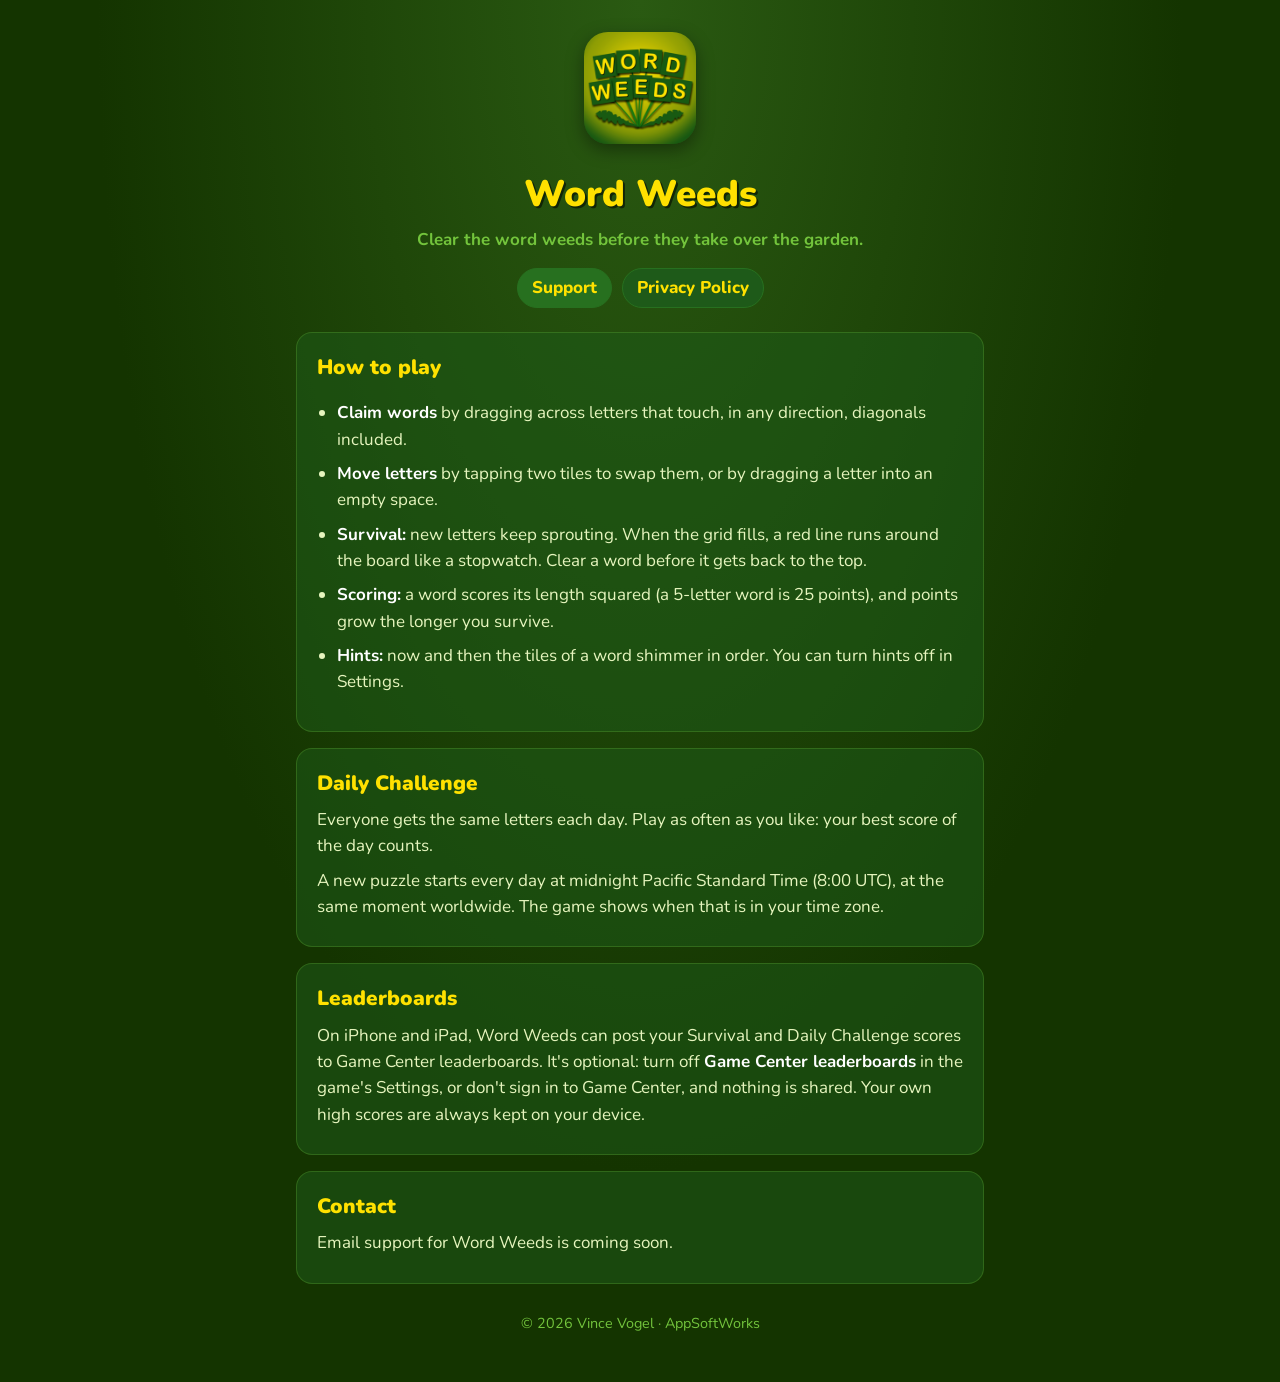
==== index.html @ aea11042 "Word Weeds support page and privacy policy Co-Authored-By: Claude Opus 5.5 <noreply@anthropic.com>" ====
<!doctype html>
<html lang="en">
<head>
<meta charset="utf-8">
<meta name="viewport" content="width=device-width, initial-scale=1">
<title>Word Weeds Support</title>
<meta name="description" content="Help and contact for Word Weeds, the word game where you clear word weeds before they take over the garden.">
<link rel="icon" href="icon.png">
<link rel="preconnect" href="https://fonts.googleapis.com">
<link rel="stylesheet" href="https://fonts.googleapis.com/css2?family=Nunito:wght@400;700;800;900&display=swap">
<link rel="stylesheet" href="style.css">
</head>
<body>
<main>
  <header>
    <img src="icon.png" alt="Word Weeds icon">
    <h1>Word Weeds</h1>
    <p class="tagline">Clear the word weeds before they take over the garden.</p>
    <nav>
      <a href="./" aria-current="page">Support</a>
      <a href="privacy/">Privacy Policy</a>
    </nav>
  </header>

  <section>
    <h2>How to play</h2>
    <ul>
      <li><strong>Claim words</strong> by dragging across letters that touch, in any direction, diagonals included.</li>
      <li><strong>Move letters</strong> by tapping two tiles to swap them, or by dragging a letter into an empty space.</li>
      <li><strong>Survival:</strong> new letters keep sprouting. When the grid fills, a red line runs around the board like a stopwatch. Clear a word before it gets back to the top.</li>
      <li><strong>Scoring:</strong> a word scores its length squared (a 5-letter word is 25 points), and points grow the longer you survive.</li>
      <li><strong>Hints:</strong> now and then the tiles of a word shimmer in order. You can turn hints off in Settings.</li>
    </ul>
  </section>

  <section>
    <h2>Daily Challenge</h2>
    <p>Everyone gets the same letters each day. Play as often as you like: your best score of the day counts.</p>
    <p>A new puzzle starts every day at midnight Pacific Standard Time (8:00 UTC), at the same moment worldwide. The game shows when that is in your time zone.</p>
  </section>

  <section>
    <h2>Leaderboards</h2>
    <p>On iPhone and iPad, Word Weeds can post your Survival and Daily Challenge scores to Game Center leaderboards. It's optional: turn off <strong>Game Center leaderboards</strong> in the game's Settings, or don't sign in to Game Center, and nothing is shared. Your own high scores are always kept on your device.</p>
  </section>

  <section>
    <h2>Contact</h2>
    <p id="contact">Email support for Word Weeds is coming soon.</p>
  </section>

  <footer>© 2026 Vince Vogel · AppSoftWorks</footer>
</main>
</body>
</html>
---- style.css ----
:root {
  --screen: #143400;
  --panel: #1e5a19;
  --panel-edge: #27701f;
  --yellow: #ffe100;
  --text: #e6f5be;
  --leaf: #73c43c;
}
* { box-sizing: border-box; }
html { background: var(--screen); }
body {
  margin: 0;
  background: radial-gradient(ellipse at top, #2a5a12 0%, var(--screen) 60%);
  color: var(--text);
  font: 17px/1.55 "Nunito", system-ui, -apple-system, "Segoe UI", sans-serif;
  min-height: 100vh;
}
main { max-width: 720px; margin: 0 auto; padding: 32px 16px 48px; }
header { text-align: center; margin-bottom: 24px; }
header img { width: 112px; height: 112px; border-radius: 24px; box-shadow: 0 6px 18px rgb(0 0 0 / 0.4); }
h1 {
  color: var(--yellow);
  font-weight: 900;
  font-size: 2.3rem;
  margin: 14px 0 4px;
  text-shadow: 2px 2px 0 rgb(0 0 0 / 0.55);
}
.tagline { margin: 0; color: var(--leaf); font-weight: 700; }
nav { margin-top: 14px; display: flex; gap: 10px; justify-content: center; flex-wrap: wrap; }
nav a {
  color: var(--yellow);
  font-weight: 800;
  text-decoration: none;
  padding: 6px 14px;
  border-radius: 999px;
  background: var(--panel);
  border: 1px solid var(--panel-edge);
}
nav a[aria-current="page"] { background: var(--panel-edge); }
section {
  background: rgb(30 90 25 / 0.55);
  border: 1px solid rgb(115 196 60 / 0.25);
  border-radius: 16px;
  padding: 18px 20px;
  margin: 16px 0;
}
h2 { color: var(--yellow); font-weight: 900; font-size: 1.3rem; margin: 0 0 8px; }
p, li { margin: 8px 0; }
ul { padding-left: 1.2em; }
strong { color: #fff; }
a { color: var(--yellow); }
.muted { color: var(--leaf); font-size: 0.95rem; }
footer { text-align: center; color: var(--leaf); font-size: 0.9rem; margin-top: 28px; }
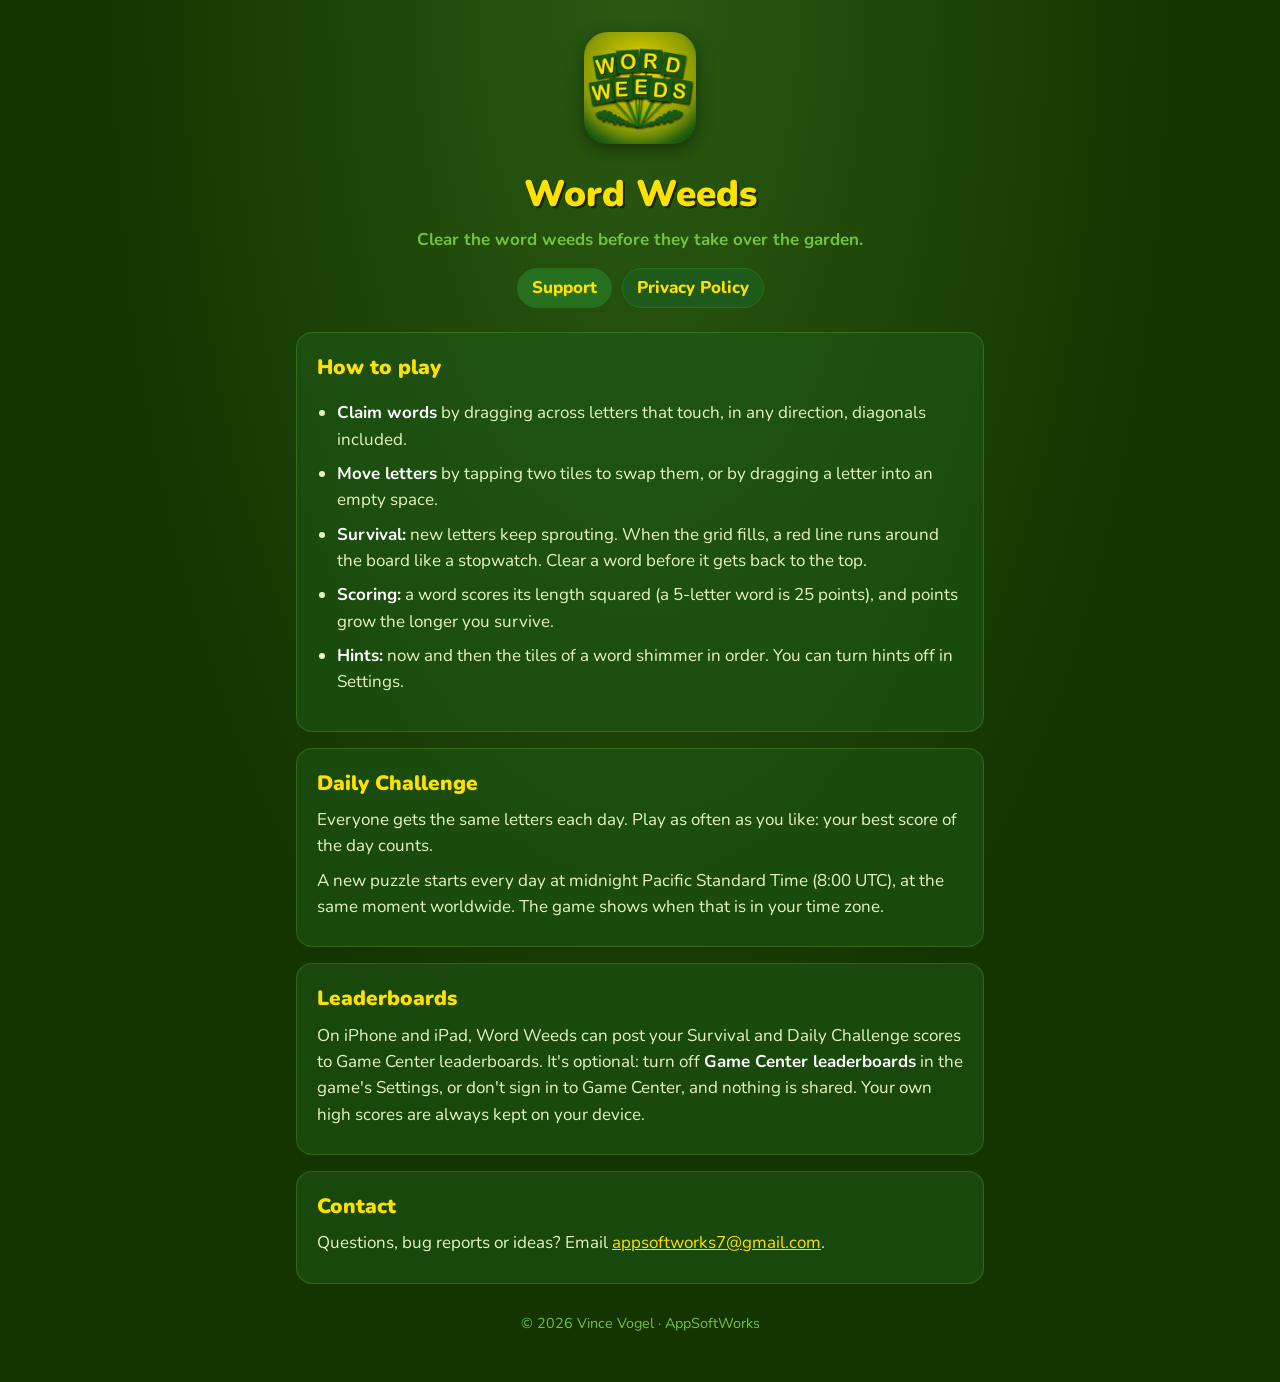
==== commit f46f1eb9: "Add the Word Weeds contact email Co-Authored-By: Claude Opus 5.5 <noreply@anthropic.com>" ====
--- a/index.html
+++ b/index.html
@@ -46,7 +46,7 @@
 
   <section>
     <h2>Contact</h2>
-    <p id="contact">Email support for Word Weeds is coming soon.</p>
+    <p id="contact">Questions, bug reports or ideas? Email <a href="mailto:appsoftworks7@gmail.com?subject=Word%20Weeds">appsoftworks7@gmail.com</a>.</p>
   </section>
 
   <footer>© 2026 Vince Vogel · AppSoftWorks</footer>
